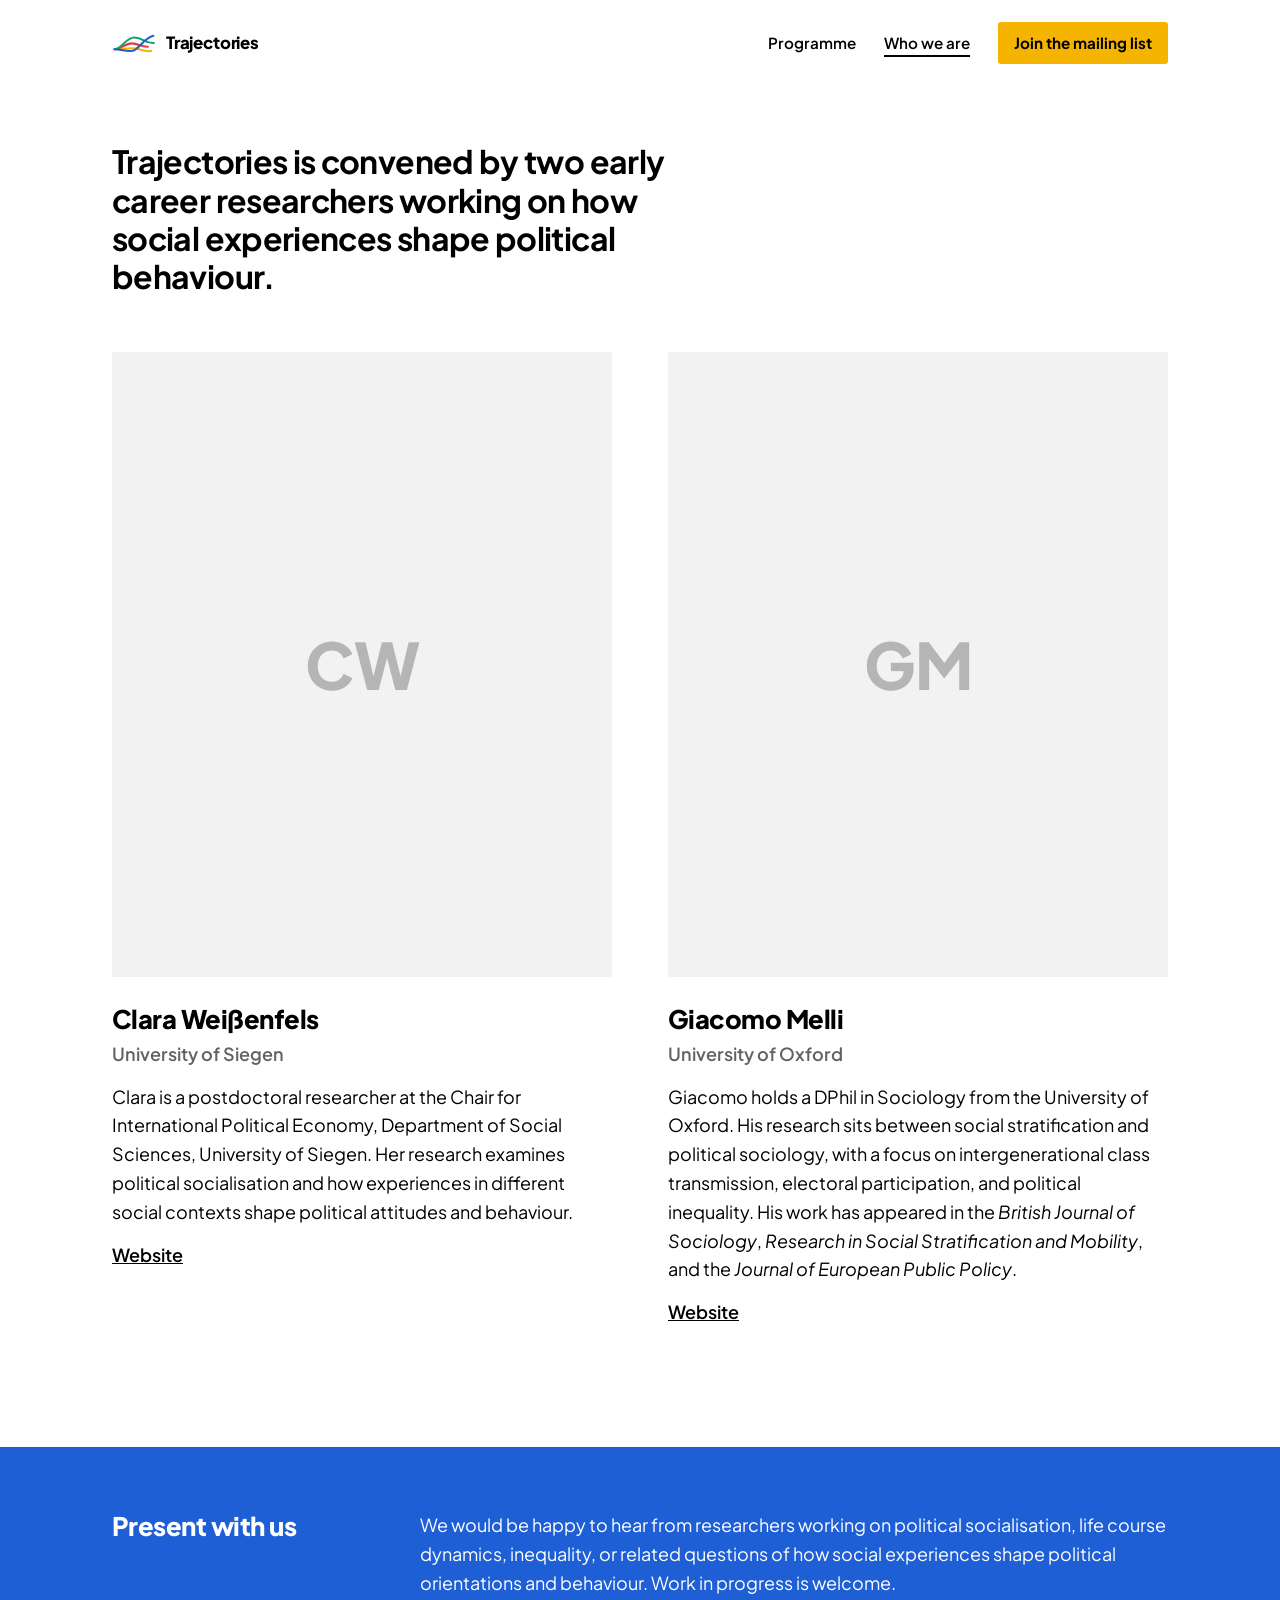
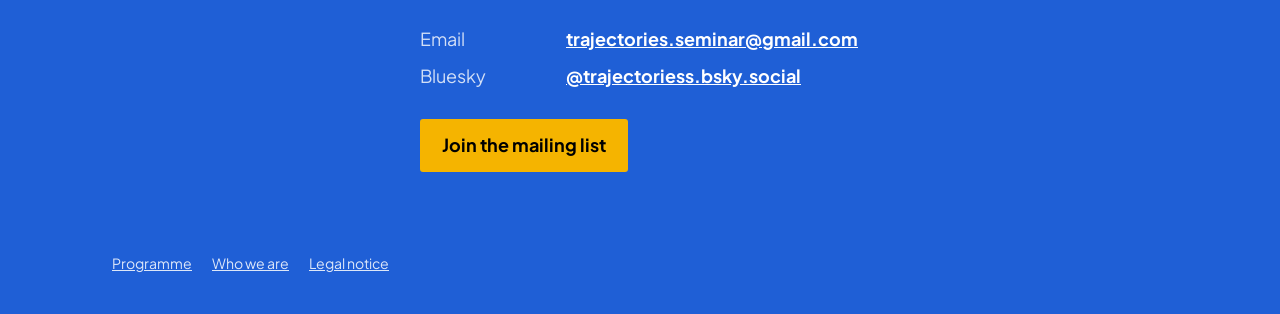
==== about.html @ 1d60eb3d "Add files via upload" ====
<!DOCTYPE html>
<html lang="en-GB">
<head>
  <meta charset="UTF-8">
  <meta name="viewport" content="width=device-width, initial-scale=1.0">
  <title>Who we are | Trajectories</title>
  <meta name="description" content="The convenors of Trajectories, an online seminar series on inequality, the life course, and politics.">
  <link rel="icon" type="image/svg+xml" href="logo.svg">
  <link rel="preconnect" href="https://fonts.googleapis.com">
  <link rel="preconnect" href="https://fonts.gstatic.com" crossorigin>
  <link href="https://fonts.googleapis.com/css2?family=Plus+Jakarta+Sans:wght@400;500;600;700;800&display=swap" rel="stylesheet">
  <link rel="stylesheet" href="style.css">
</head>
<body>
  <div class="bar">
    <div class="wrap">
      <a class="mark" href="index.html"><svg viewBox="0 0 240 120" aria-hidden="true"><path class="l-gold" d="M14 94 C60 94 92 84 128 90 S188 108 214 104"/><path class="l-red" d="M14 94 C52 94 72 62 108 62 S156 82 196 80"/><path class="l-green" d="M14 94 C54 94 74 30 122 30 S178 62 228 60"/><path class="l-blue" d="M14 94 C54 94 76 108 112 102 S172 32 226 20"/></svg>Trajectories</a>
      <nav>
        <a class="hide-s" href="index.html#programme">Programme</a>
        <a href="about.html" aria-current="page">Who we are</a>
        <a class="join" href="https://forms.gle/ykmVEqkMAmxYS43w5" target="_blank" rel="noopener">Join the mailing list</a>
      </nav>
    </div>
  </div>

  <main class="wrap">
    <p class="intro">Trajectories is convened by two early career researchers working on how social experiences shape political behaviour.</p>
    <div class="people">
        <!-- PHOTO: save a portrait photo as img/clara.jpg (about 800 x 1000 px) -->
        <article class="person">
          <div class="pic">CW<img src="img/clara.jpg" alt="Clara Weißenfels" onerror="this.remove()"></div>
          <h2>Clara Weißenfels</h2>
          <p class="aff">University of Siegen</p>
          <!-- EDIT: Clara's short bio and links -->
          <p>Clara is a postdoctoral researcher at the Chair for International Political Economy, Department of Social Sciences, University of Siegen. Her research examines political socialisation and how experiences in different social contexts shape political attitudes and behaviour.</p>
          <p class="links"><a href="#">Website</a></p>
        </article>
        <!-- PHOTO: save a portrait photo as img/giacomo.jpg (about 800 x 1000 px) -->
        <article class="person">
          <div class="pic">GM<img src="img/giacomo.jpg" alt="Giacomo Melli" onerror="this.remove()"></div>
          <h2>Giacomo Melli</h2>
          <p class="aff">University of Oxford</p>
          <!-- EDIT: Giacomo's short bio and links -->
          <p>Giacomo holds a DPhil in Sociology from the University of Oxford. His research sits between social stratification and political sociology, with a focus on intergenerational class transmission, electoral participation, and political inequality. His work has appeared in the <em>British Journal of Sociology</em>, <em>Research in Social Stratification and Mobility</em>, and the <em>Journal of European Public Policy</em>.</p>
          <p class="links"><a href="https://www.giacomomelli.com">Website</a></p>
        </article>
    </div>
  </main>

  <footer>
    <div class="wrap">
      <h2>Present with us</h2>
      <div class="prose">
        <p>We would be happy to hear from researchers working on political socialisation, life course dynamics, inequality, or related questions of how social experiences shape political orientations and behaviour. Work in progress is welcome.</p>
        <dl>
          <dt>Email</dt><dd><a href="mailto:trajectories.seminar@gmail.com">trajectories.seminar@gmail.com</a></dd>
          <dt>Bluesky</dt><dd><a href="https://bsky.app/profile/trajectoriess.bsky.social" target="_blank" rel="noopener">@trajectoriess.bsky.social</a></dd>
        </dl>
        <a class="join" href="https://forms.gle/ykmVEqkMAmxYS43w5" target="_blank" rel="noopener">Join the mailing list</a>
      </div>
      <p class="legal"><a href="index.html">Programme</a><a href="about.html">Who we are</a><a href="legal.html">Legal notice</a></p>
    </div>
  </footer>
</body>
</html>
---- style.css ----
/* =========================================================
   Trajectories: shared stylesheet
   Palette and font are set once here. To change colours,
   edit the four --c-* values; logo and lines follow them.
   ========================================================= */
:root{
  /* Palette (provisional) */
  --c-gold:#F5B400;
  --c-red:#E5383B;
  --c-blue:#1F5FD6;
  --c-green:#14A06B;

  --ink:#000;
  --grey:#5F6368;
  --rule:#E3E3E3;
  --paper:#FFF;

  /* Font (provisional) */
  --font:"Plus Jakarta Sans","Helvetica Neue",Arial,sans-serif;
  --wrap:1120px;
}
*{box-sizing:border-box;margin:0;padding:0}
body{font-family:var(--font);color:var(--ink);background:var(--paper);font-size:18px;line-height:1.6;-webkit-font-smoothing:antialiased}
a{color:inherit}
a:focus-visible{outline:3px solid var(--c-blue);outline-offset:3px}
img{display:block;max-width:100%}
.wrap{max-width:var(--wrap);margin:0 auto;padding:0 32px}
@media (max-width:640px){.wrap{padding:0 20px}body{font-size:17px}}

/* Bar */
.bar .wrap{display:flex;align-items:center;justify-content:space-between;gap:24px;padding-top:22px;padding-bottom:22px}
.mark{display:flex;align-items:center;gap:10px;text-decoration:none;font-weight:800;font-size:1.05rem;letter-spacing:-.01em}
.mark svg{width:44px;height:auto}
.mark path{fill:none;stroke-width:11;stroke-linecap:round}
.bar nav{display:flex;align-items:center;gap:28px;font-size:.95rem;font-weight:600}
.bar nav a{text-decoration:none}
.bar nav a:not(.join):hover,.bar nav a[aria-current]{text-decoration:underline;text-decoration-thickness:2px;text-underline-offset:6px}
@media (max-width:720px){.bar nav a.hide-s{display:none}.bar nav{gap:18px}}

/* Join button */
.join{display:inline-block;background:var(--c-gold);color:var(--ink);font-weight:700;text-decoration:none;padding:12px 22px;border-radius:3px}
.join:hover{background:var(--ink);color:#fff}
.bar .join{padding:9px 16px}
footer .join:hover{background:#fff;color:var(--ink)}

/* Hero */
.hero{padding-top:48px}
.hero h1{font-size:clamp(3.6rem,11vw,9rem);font-weight:800;letter-spacing:-.045em;line-height:.9}
.hero .sub{font-size:clamp(1.15rem,2.2vw,1.5rem);font-weight:500;margin-top:18px;max-width:30ch;line-height:1.3}
.lines{display:block;width:100%;height:clamp(140px,22vw,280px);margin-top:24px}
.lines path{fill:none;stroke-width:16px;stroke-linecap:round;vector-effect:non-scaling-stroke}
.l-gold{stroke:var(--c-gold)} .l-red{stroke:var(--c-red)} .l-blue{stroke:var(--c-blue)} .l-green{stroke:var(--c-green)}

.lede{display:grid;grid-template-columns:1.25fr 1fr;gap:56px;padding-top:40px}
.lede .question{font-size:clamp(1.4rem,2.6vw,2rem);font-weight:700;line-height:1.2;letter-spacing:-.02em}
.lede .practical p+p{margin-top:12px}
.lede .actions{margin-top:24px;display:flex;flex-wrap:wrap;align-items:center;gap:20px}
.lede .actions a:not(.join){font-weight:600}
@media (max-width:820px){.lede{grid-template-columns:1fr;gap:28px}}

/* Sections */
.block{padding-top:96px}
.block > .wrap{display:grid;grid-template-columns:260px 1fr;gap:48px}
.block h2{font-size:1.6rem;font-weight:800;letter-spacing:-.02em;line-height:1.15}
.prose{max-width:66ch}
.prose p+p{margin-top:16px}
.note{color:var(--grey);margin-top:22px;font-size:.95rem}
@media (max-width:820px){.block{padding-top:64px}.block > .wrap{grid-template-columns:1fr;gap:20px}}

/* Programme */
.programme{list-style:none;border-top:2px solid var(--ink)}
.programme li{border-bottom:1px solid var(--rule)}
.session{display:grid;grid-template-columns:96px 112px 1fr;gap:28px;align-items:center;padding:24px 0;text-decoration:none}
.day{font-size:2.6rem;font-weight:800;line-height:.9;letter-spacing:-.04em}
.day small{display:block;font-size:.95rem;font-weight:600;letter-spacing:0;margin-top:6px;color:var(--grey)}
.pic{position:relative;background:#F2F2F2;overflow:hidden;display:flex;align-items:center;justify-content:center;font-weight:800;color:#B5B5B5}
.pic img{position:absolute;inset:0;width:100%;height:100%;object-fit:cover}
.session .pic{width:112px;height:112px;font-size:1.8rem}
.session h3{font-size:1.3rem;font-weight:700;line-height:1.25;letter-spacing:-.01em;max-width:42ch}
.who{margin-top:8px}
.who b{font-weight:700}
.who span{color:var(--grey)}
a.session:hover h3{text-decoration:underline;text-decoration-thickness:3px;text-underline-offset:5px;text-decoration-color:var(--c-gold)}
.session.tba{grid-template-columns:96px 1fr;padding:16px 0}
.session.tba .day{font-size:1.6rem}
.session.tba p{color:var(--grey)}
@media (max-width:640px){
  .session{grid-template-columns:72px 1fr;gap:12px 18px}
  .session .pic{grid-row:2;grid-column:2;width:84px;height:84px}
  .session.tba{grid-template-columns:72px 1fr}
  .day{font-size:2rem}
}

/* People */
.intro{font-size:clamp(1.4rem,2.6vw,2rem);font-weight:700;line-height:1.2;letter-spacing:-.02em;max-width:26ch;padding-top:56px}
.people{display:grid;grid-template-columns:1fr 1fr;gap:56px;padding-top:56px}
.person .pic{aspect-ratio:4/5;width:100%;font-size:4rem}
.person h2{font-size:1.6rem;font-weight:800;letter-spacing:-.02em;margin-top:22px}
.person .aff{color:var(--grey);font-weight:600;margin-bottom:14px}
.person .links{margin-top:14px;font-weight:600}
@media (max-width:720px){.people{grid-template-columns:1fr;gap:48px}}

/* Session page */
.talk-head{padding-top:32px;display:grid;grid-template-columns:1fr 280px;gap:56px;align-items:end}
.talk-head .when{font-weight:600;color:var(--grey);margin-top:28px}
.talk-head h1{font-size:clamp(2rem,4.6vw,3.4rem);font-weight:800;letter-spacing:-.035em;line-height:1.04;margin-top:12px}
.talk-head .who{font-size:1.2rem;margin-top:22px}
.talk-head .pic{width:100%;aspect-ratio:4/5;font-size:4rem}
.back{font-weight:600;font-size:.95rem}
@media (max-width:820px){.talk-head{grid-template-columns:1fr;gap:28px}.talk-head .pic{max-width:220px;grid-row:1}}
.attend{margin-top:48px;padding-top:24px;border-top:2px solid var(--ink)}
.attend .join{margin-top:16px}

/* Footer */
footer{margin-top:120px;background:var(--c-blue);color:#fff;padding:64px 0 40px}
footer .wrap{display:grid;grid-template-columns:260px 1fr;gap:48px}
footer h2{font-size:1.6rem;font-weight:800;letter-spacing:-.02em;line-height:1.15}
footer .prose{max-width:60ch}
footer dl{display:grid;grid-template-columns:130px 1fr;gap:8px 16px;margin-top:28px}
footer dt{opacity:.8}
footer dd a{font-weight:700}
footer .join{margin-top:28px}
footer .legal{grid-column:1/-1;margin-top:32px;font-size:.88rem;opacity:.85}
footer .legal a{margin-right:20px}
@media (max-width:820px){footer .wrap{grid-template-columns:1fr;gap:20px}footer dl{grid-template-columns:1fr;gap:2px}footer dd{margin-bottom:10px}}
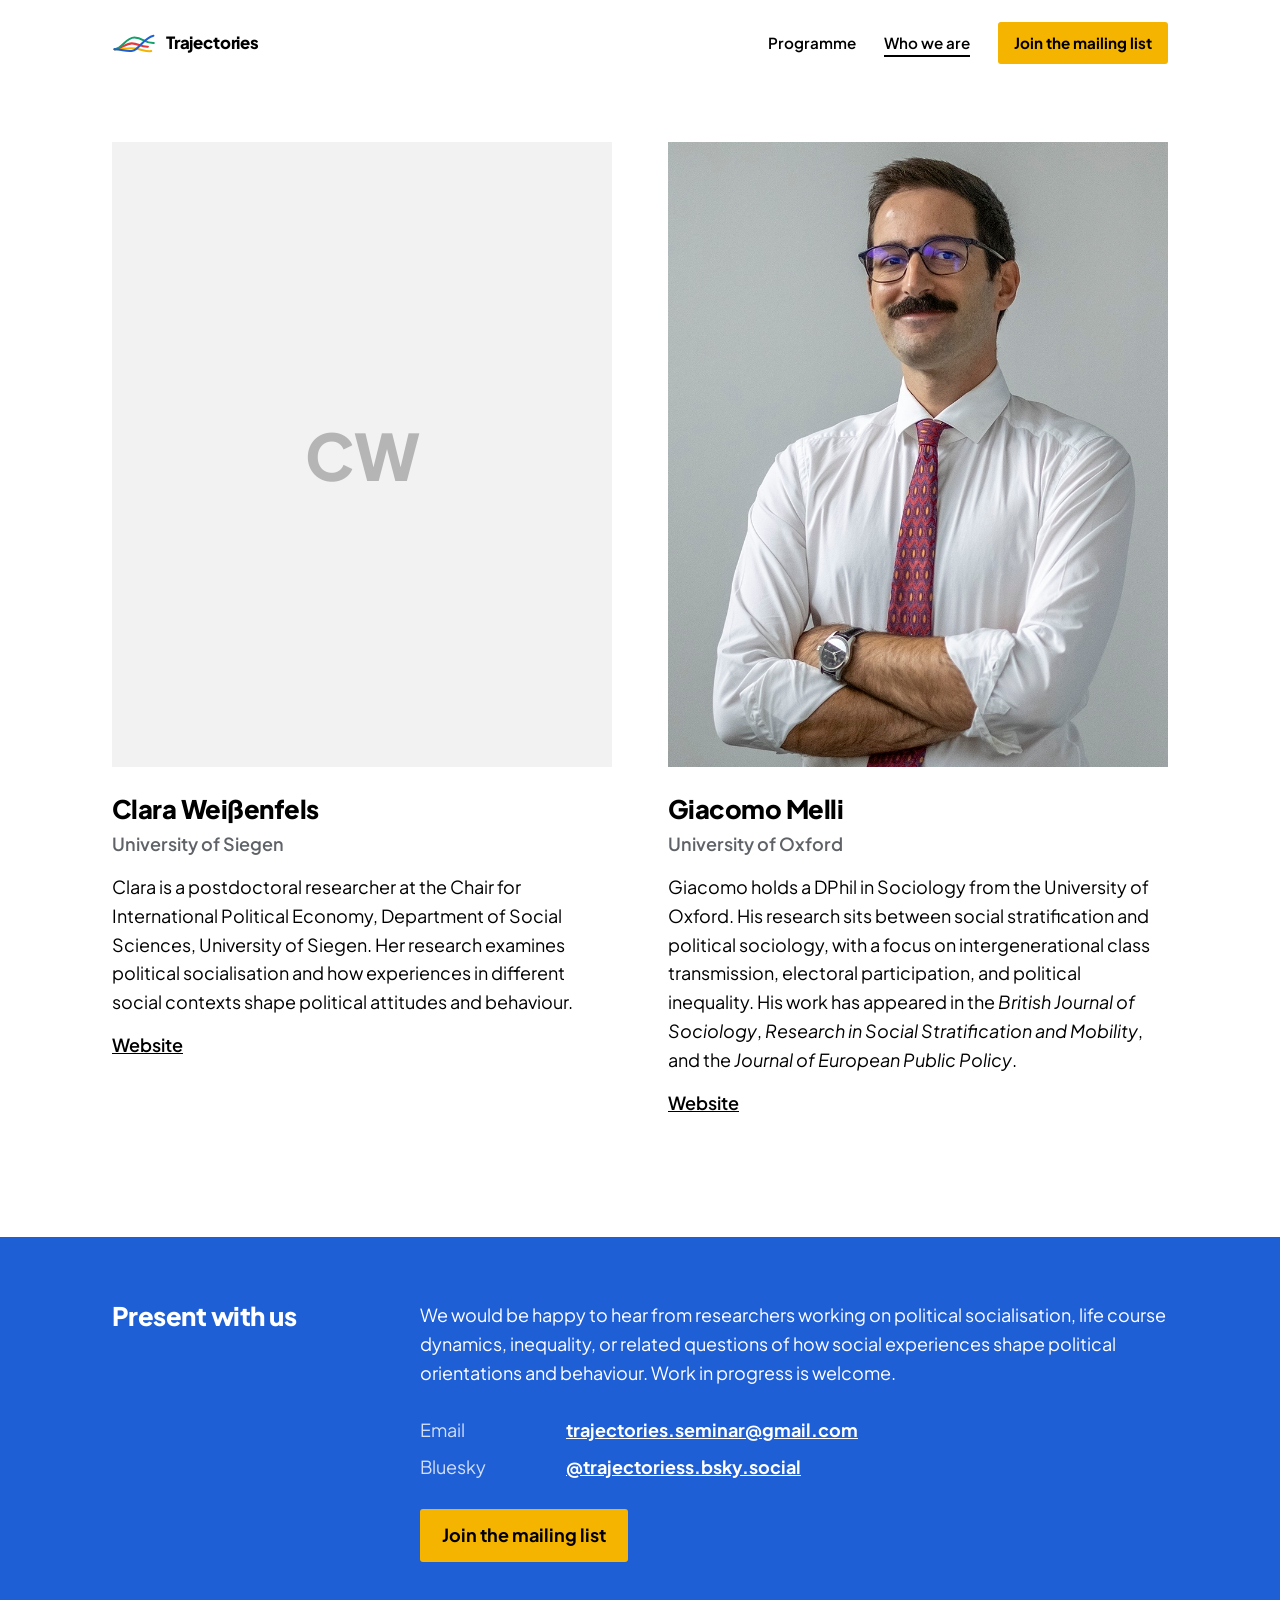
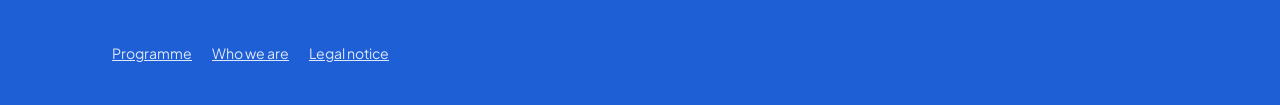
==== commit 852182a7: "Add files via upload" ====
--- a/about.html
+++ b/about.html
@@ -24,7 +24,6 @@
   </div>
 
   <main class="wrap">
-    <p class="intro">Trajectories is convened by two early career researchers working on how social experiences shape political behaviour.</p>
     <div class="people">
         <!-- PHOTO: save a portrait photo as img/clara.jpg (about 800 x 1000 px) -->
         <article class="person">
@@ -35,9 +34,9 @@
           <p>Clara is a postdoctoral researcher at the Chair for International Political Economy, Department of Social Sciences, University of Siegen. Her research examines political socialisation and how experiences in different social contexts shape political attitudes and behaviour.</p>
           <p class="links"><a href="#">Website</a></p>
         </article>
-        <!-- PHOTO: save a portrait photo as img/giacomo.jpg (about 800 x 1000 px) -->
+        <!-- PHOTO: save a portrait photo as img/GiacomoMelli.jpg (about 800 x 1000 px) -->
         <article class="person">
-          <div class="pic">GM<img src="img/giacomo.jpg" alt="Giacomo Melli" onerror="this.remove()"></div>
+          <div class="pic">GM<img src="img/GiacomoMelli.jpg" alt="Giacomo Melli" onerror="this.remove()"></div>
           <h2>Giacomo Melli</h2>
           <p class="aff">University of Oxford</p>
           <!-- EDIT: Giacomo's short bio and links -->
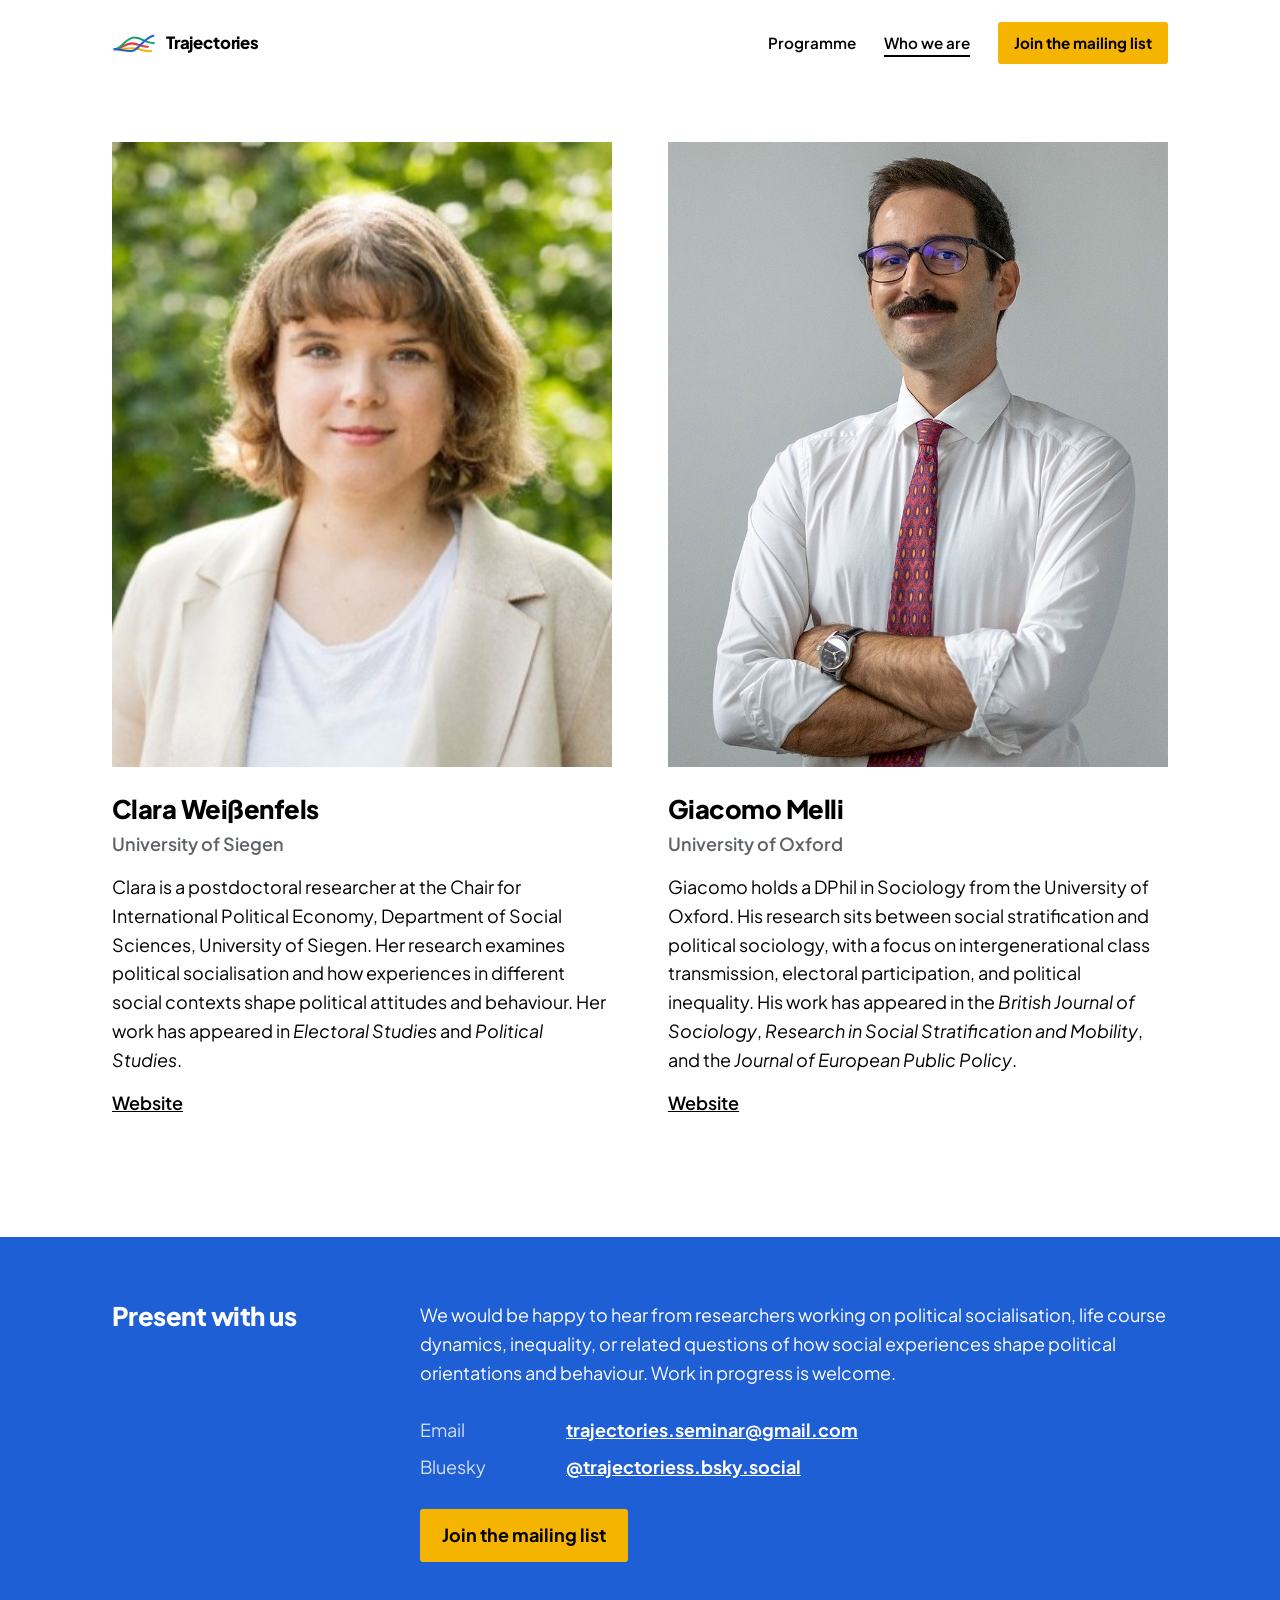
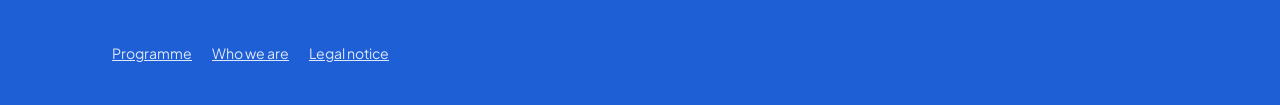
==== commit 8db86018: "Update about.html" ====
--- a/about.html
+++ b/about.html
@@ -31,7 +31,7 @@
           <h2>Clara Weißenfels</h2>
           <p class="aff">University of Siegen</p>
           <!-- EDIT: Clara's short bio and links -->
-          <p>Clara is a postdoctoral researcher at the Chair for International Political Economy, Department of Social Sciences, University of Siegen. Her research examines political socialisation and how experiences in different social contexts shape political attitudes and behaviour.</p>
+          <p>Clara is a postdoctoral researcher at the Chair for International Political Economy, Department of Social Sciences, University of Siegen. Her research examines political socialisation and how experiences in different social contexts shape political attitudes and behaviour. Her work has appeared in <em>Electoral Studies</em> and <em>Political Studies</em>.</p>
           <p class="links"><a href="#">Website</a></p>
         </article>
         <!-- PHOTO: save a portrait photo as img/GiacomoMelli.jpg (about 800 x 1000 px) -->
--- a/style.css
+++ b/style.css
@@ -123,3 +123,5 @@
 footer .legal{grid-column:1/-1;margin-top:32px;font-size:.88rem;opacity:.85}
 footer .legal a{margin-right:20px}
 @media (max-width:820px){footer .wrap{grid-template-columns:1fr;gap:20px}footer dl{grid-template-columns:1fr;gap:2px}footer dd{margin-bottom:10px}}
+
+.prose strong{font-weight:700}
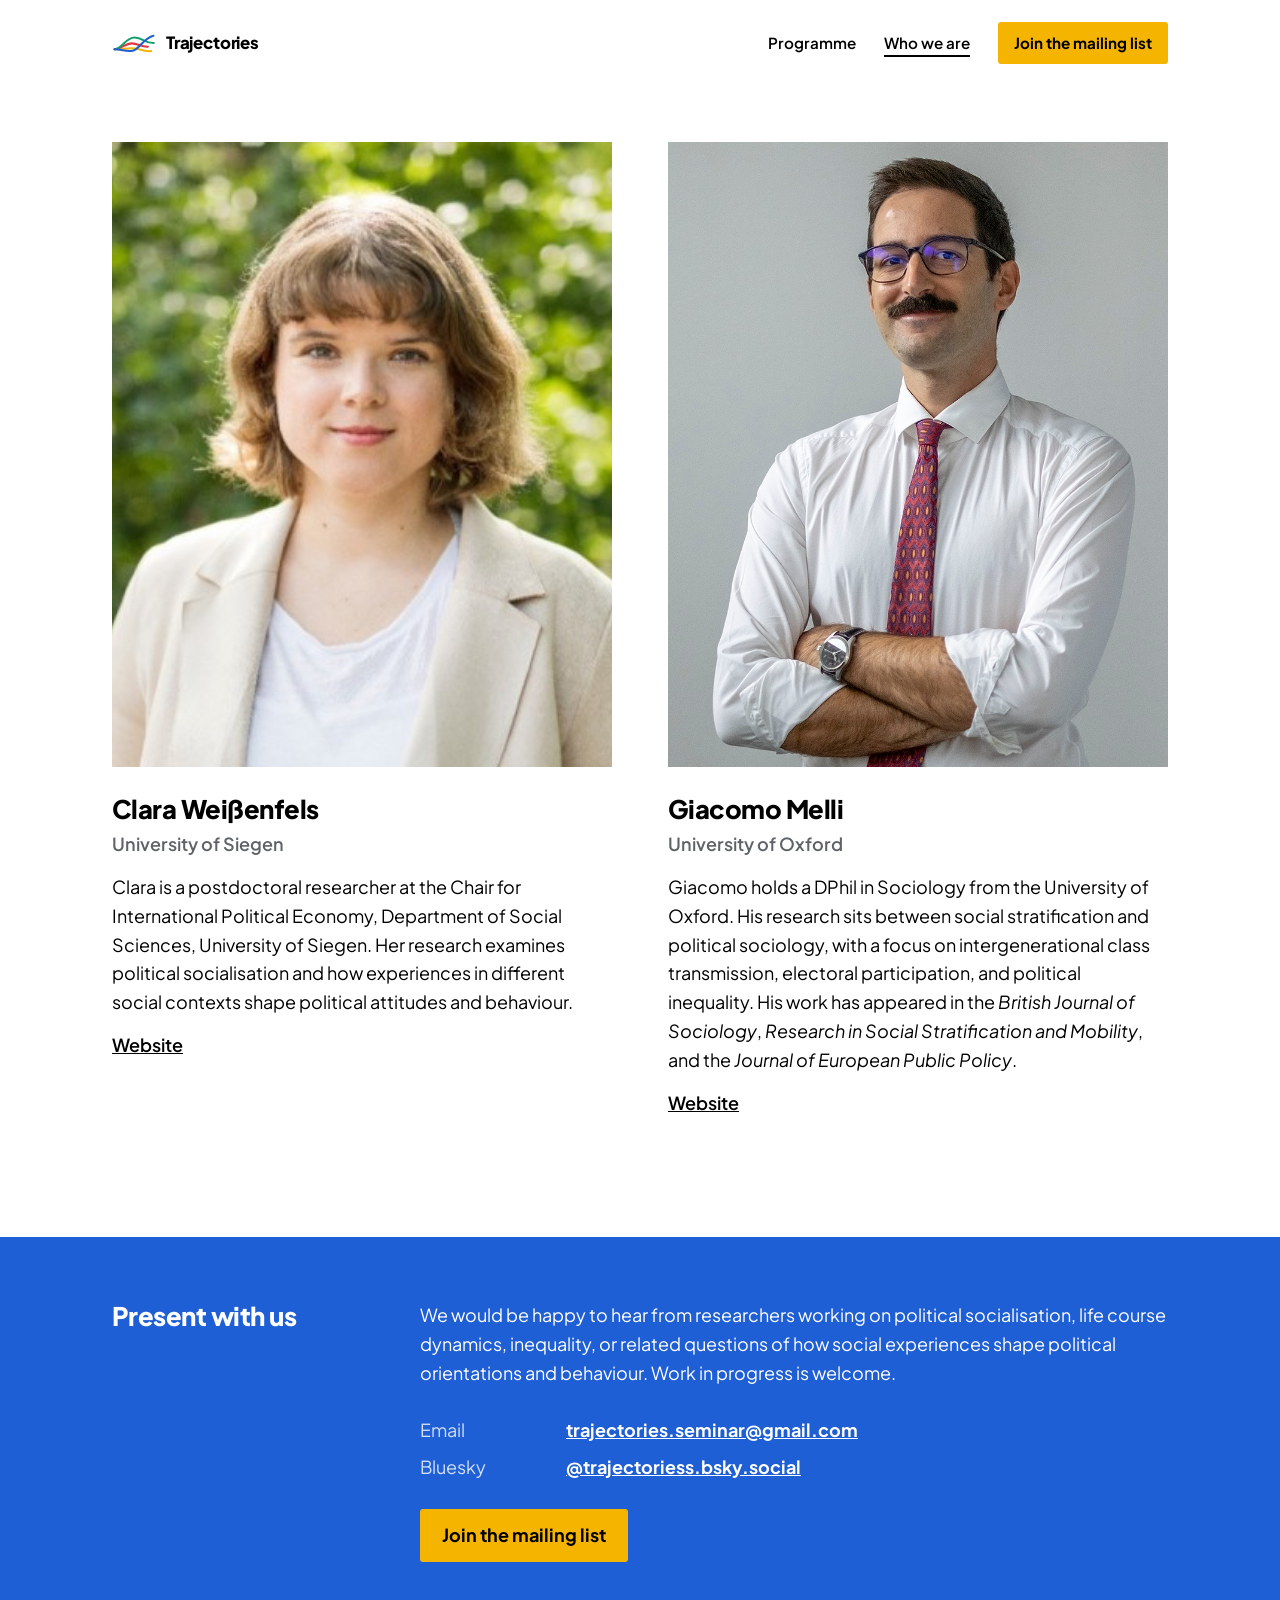
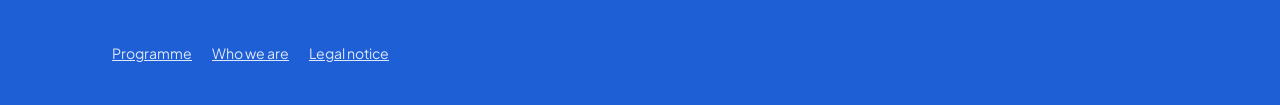
==== commit a3d3cbf2: "Add files via upload" ====
--- a/about.html
+++ b/about.html
@@ -9,7 +9,7 @@
   <link rel="preconnect" href="https://fonts.googleapis.com">
   <link rel="preconnect" href="https://fonts.gstatic.com" crossorigin>
   <link href="https://fonts.googleapis.com/css2?family=Plus+Jakarta+Sans:wght@400;500;600;700;800&display=swap" rel="stylesheet">
-  <link rel="stylesheet" href="style.css">
+  <link rel="stylesheet" href="style.css?v=20261120c">
 </head>
 <body>
   <div class="bar">
@@ -31,7 +31,7 @@
           <h2>Clara Weißenfels</h2>
           <p class="aff">University of Siegen</p>
           <!-- EDIT: Clara's short bio and links -->
-          <p>Clara is a postdoctoral researcher at the Chair for International Political Economy, Department of Social Sciences, University of Siegen. Her research examines political socialisation and how experiences in different social contexts shape political attitudes and behaviour. Her work has appeared in <em>Electoral Studies</em> and <em>Political Studies</em>.</p>
+          <p>Clara is a postdoctoral researcher at the Chair for International Political Economy, Department of Social Sciences, University of Siegen. Her research examines political socialisation and how experiences in different social contexts shape political attitudes and behaviour.</p>
           <p class="links"><a href="#">Website</a></p>
         </article>
         <!-- PHOTO: save a portrait photo as img/GiacomoMelli.jpg (about 800 x 1000 px) -->
--- a/style.css
+++ b/style.css
@@ -46,7 +46,7 @@
 /* Hero */
 .hero{padding-top:48px}
 .hero h1{font-size:clamp(3.6rem,11vw,9rem);font-weight:800;letter-spacing:-.045em;line-height:.9}
-.hero .sub{font-size:clamp(1.15rem,2.2vw,1.5rem);font-weight:500;margin-top:18px;max-width:30ch;line-height:1.3}
+.hero .sub{font-size:clamp(1.3rem,2.6vw,1.8rem);font-weight:500;margin-top:clamp(30px,3.6vw,48px);max-width:32ch;line-height:1.3}
 .lines{display:block;width:100%;height:clamp(140px,22vw,280px);margin-top:24px}
 .lines path{fill:none;stroke-width:16px;stroke-linecap:round;vector-effect:non-scaling-stroke}
 .l-gold{stroke:var(--c-gold)} .l-red{stroke:var(--c-red)} .l-blue{stroke:var(--c-blue)} .l-green{stroke:var(--c-green)}
@@ -74,7 +74,7 @@
 .day{font-size:2.6rem;font-weight:800;line-height:.9;letter-spacing:-.04em}
 .day small{display:block;font-size:.95rem;font-weight:600;letter-spacing:0;margin-top:6px;color:var(--grey)}
 .pic{position:relative;background:#F2F2F2;overflow:hidden;display:flex;align-items:center;justify-content:center;font-weight:800;color:#B5B5B5}
-.pic img{position:absolute;inset:0;width:100%;height:100%;object-fit:cover}
+.pic img{position:absolute;inset:0;width:100%;height:100%;object-fit:cover;object-position:50% 12%}
 .session .pic{width:112px;height:112px;font-size:1.8rem}
 .session h3{font-size:1.3rem;font-weight:700;line-height:1.25;letter-spacing:-.01em;max-width:42ch}
 .who{margin-top:8px}
@@ -125,3 +125,12 @@
 @media (max-width:820px){footer .wrap{grid-template-columns:1fr;gap:20px}footer dl{grid-template-columns:1fr;gap:2px}footer dd{margin-bottom:10px}}
 
 .prose strong{font-weight:700}
+
+/* Calendar buttons */
+.cal{font:inherit;font-weight:700;font-size:1rem;cursor:pointer;background:#fff;color:var(--ink);border:2px solid var(--ink);padding:10px 20px;border-radius:3px}
+.cal:hover{background:var(--ink);color:#fff}
+.cal:focus-visible{outline:3px solid var(--c-blue);outline-offset:3px}
+.calbox{display:flex;flex-wrap:wrap;align-items:center;gap:14px 22px;margin-top:28px}
+.calbox p{color:var(--grey);font-size:.95rem;max-width:48ch}
+.calrow{display:flex;flex-wrap:wrap;align-items:center;gap:18px;margin-top:22px}
+.calrow .gcal{font-weight:600}
